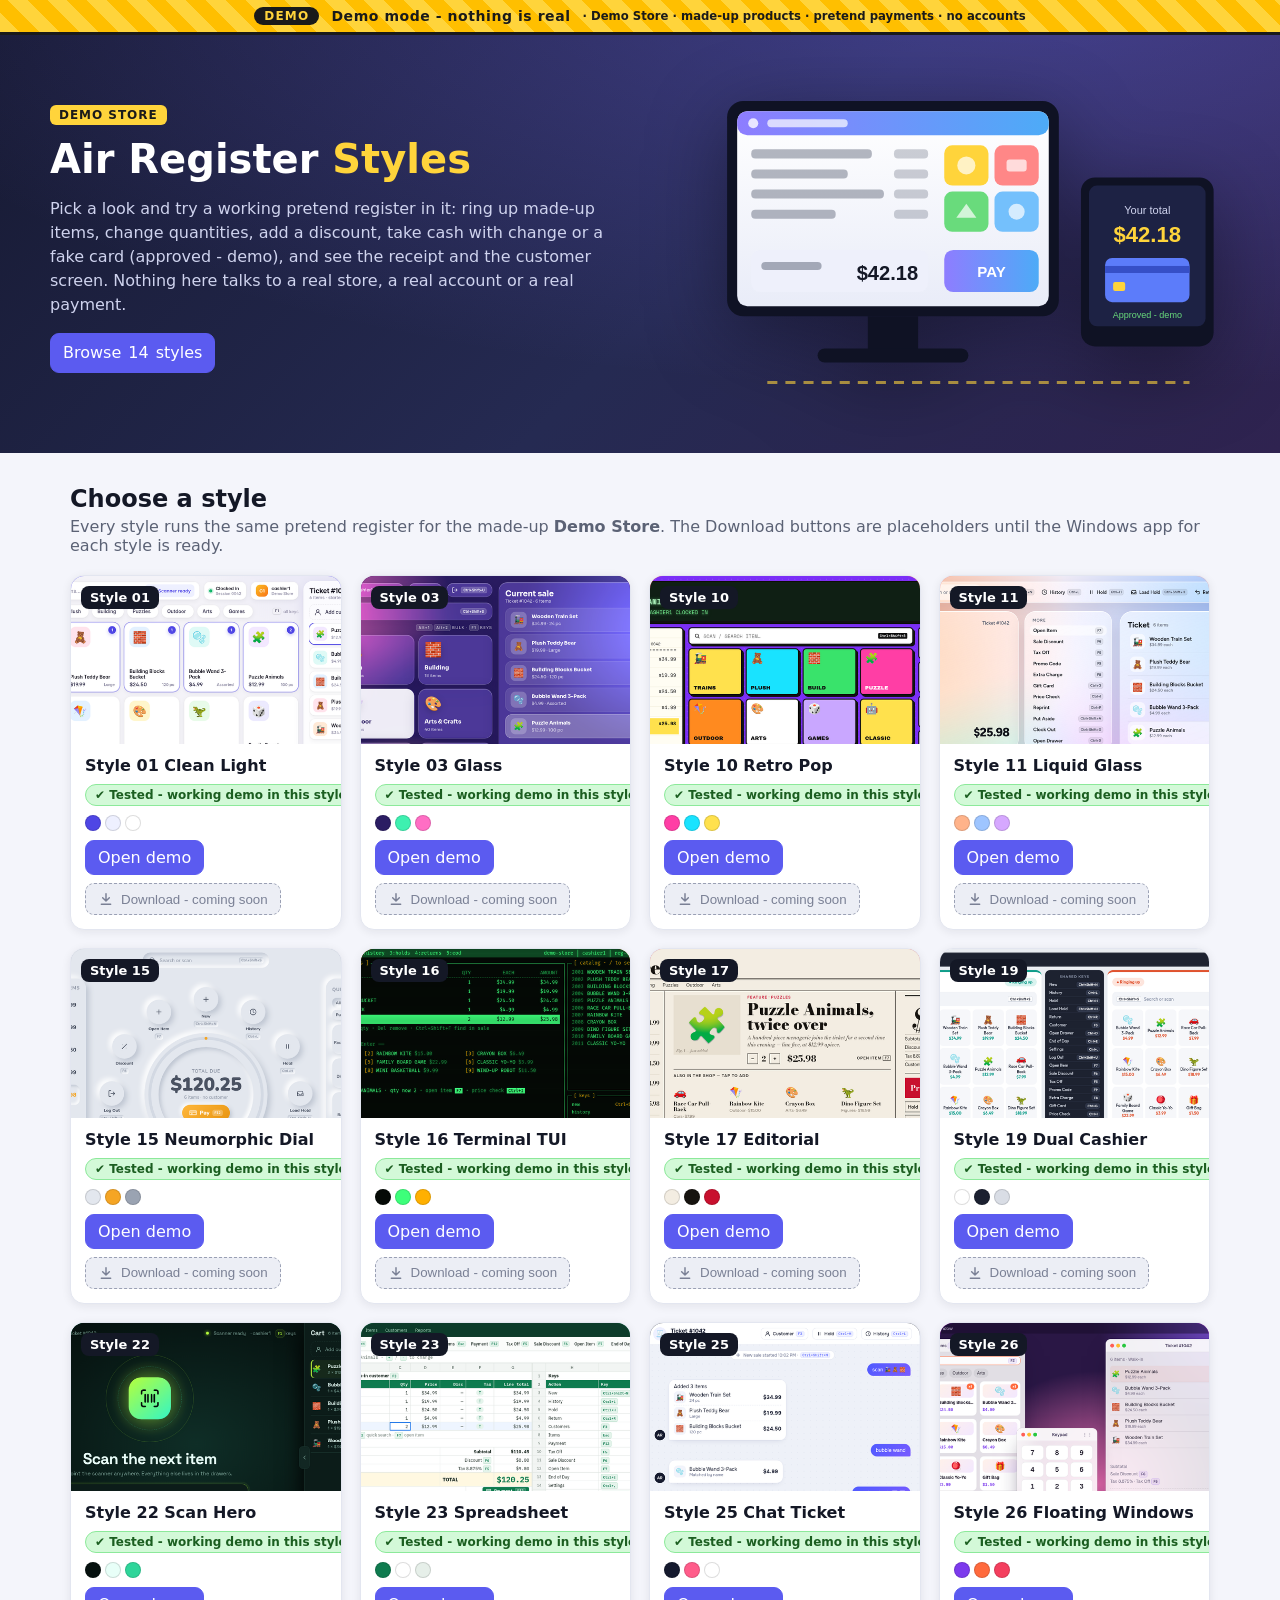
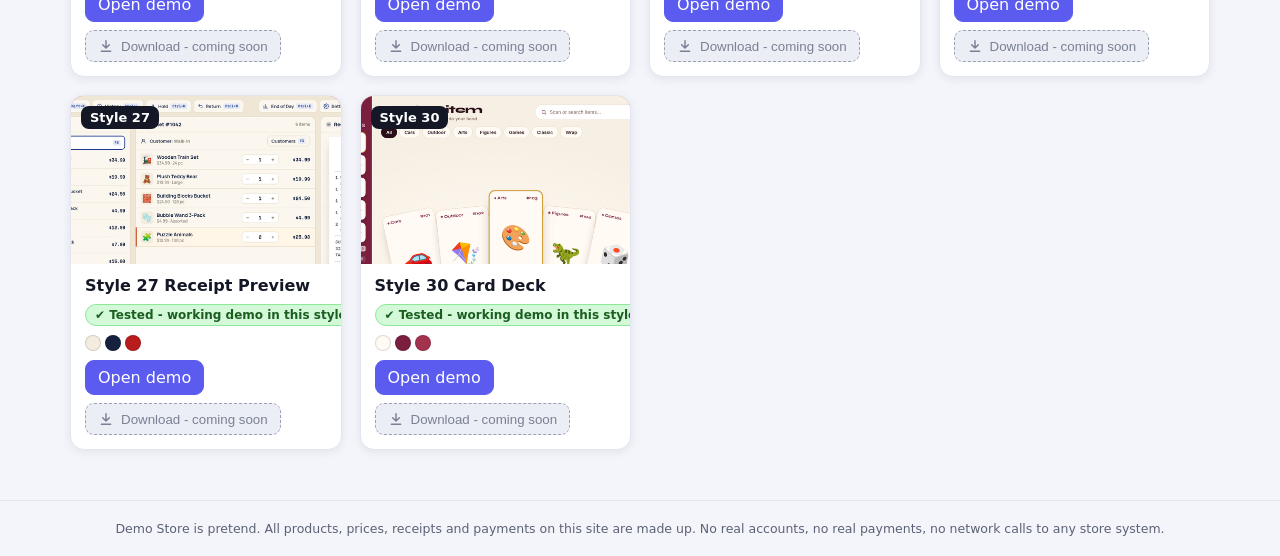
==== demo/index.html @ 18442313 "Demo site for Air Register styles (fake data only)" ====
<!doctype html>
<html lang="en"><head><meta charset="utf-8"><meta name="viewport" content="width=device-width,initial-scale=1">
<title>Air Register Styles - Demo Store (DEMO)</title>
<link rel="stylesheet" href="assets/site.css">
<script src="styles-config.js"></script><script src="assets/site.js"></script>
</head><body>
<div class="demoBand" id="demoBand"><span class="pill">DEMO</span> Demo mode - nothing is real <small>· Demo Store · made-up products · pretend payments · no accounts</small></div>
<header class="hero"><div class="in"><div>
  <span class="tag">DEMO STORE</span>
  <h1>Air Register <span>Styles</span></h1>
  <p>Pick a look and try a working pretend register in it: ring up made-up items, change quantities, add a discount, take cash with change or a fake card (approved - demo), and see the receipt and the customer screen. Nothing here talks to a real store, a real account or a real payment.</p>
  <p style="margin-top:14px"><a class="btn pri" href="#styles">Browse <span id="count"></span> styles</a></p>
</div>
<svg viewBox="0 0 520 330" xmlns="http://www.w3.org/2000/svg" aria-label="Illustration of a register and a customer screen" role="img">
  <defs><linearGradient id="hg1" x1="0" x2="1"><stop offset="0" stop-color="#8e7dff"/><stop offset="1" stop-color="#4dabf7"/></linearGradient>
  <linearGradient id="hg2" x1="0" x2="0" y1="0" y2="1"><stop offset="0" stop-color="#fff"/><stop offset="1" stop-color="#e9ecf8"/></linearGradient></defs>
  <rect x="20" y="20" width="330" height="214" rx="16" fill="#0f1224"/><rect x="30" y="30" width="310" height="194" rx="10" fill="url(#hg2)"/>
  <rect x="30" y="30" width="310" height="24" rx="10" fill="url(#hg1)"/><circle cx="46" cy="42" r="5" fill="#fff" opacity=".8"/><rect x="60" y="38" width="80" height="8" rx="4" fill="#fff" opacity=".7"/>
  <g fill="#5b6275" opacity=".45"><rect x="44" y="68" width="120" height="9" rx="4"/><rect x="44" y="88" width="96" height="9" rx="4"/><rect x="44" y="108" width="132" height="9" rx="4"/><rect x="44" y="128" width="84" height="9" rx="4"/></g>
  <g fill="#5b6275" opacity=".3"><rect x="186" y="68" width="34" height="9" rx="4"/><rect x="186" y="88" width="34" height="9" rx="4"/><rect x="186" y="108" width="34" height="9" rx="4"/><rect x="186" y="128" width="34" height="9" rx="4"/></g>
  <g><rect x="236" y="64" width="44" height="40" rx="8" fill="#ffd43b"/><rect x="286" y="64" width="44" height="40" rx="8" fill="#ff8787"/><rect x="236" y="110" width="44" height="40" rx="8" fill="#69db7c"/><rect x="286" y="110" width="44" height="40" rx="8" fill="#74c0fc"/></g>
  <circle cx="258" cy="84" r="9" fill="#fff" opacity=".7"/><rect x="298" y="78" width="20" height="12" rx="3" fill="#fff" opacity=".7"/><path d="M248 136l10-14 10 14z" fill="#fff" opacity=".7"/><rect x="300" y="122" width="16" height="16" rx="8" fill="#fff" opacity=".7"/>
  <rect x="44" y="168" width="176" height="42" rx="9" fill="#eef0fb"/><rect x="54" y="180" width="60" height="8" rx="4" fill="#5b6275" opacity=".5"/><text x="210" y="198" font-family="Arial" font-weight="800" font-size="20" text-anchor="end" fill="#141826">$42.18</text>
  <rect x="236" y="168" width="94" height="42" rx="9" fill="url(#hg1)"/><text x="283" y="195" font-family="Arial" font-weight="800" font-size="15" text-anchor="middle" fill="#fff">PAY</text>
  <rect x="160" y="234" width="50" height="34" fill="#0f1224"/><rect x="110" y="266" width="150" height="14" rx="7" fill="#0f1224"/>
  <rect x="372" y="96" width="132" height="168" rx="14" fill="#0f1224"/><rect x="380" y="104" width="116" height="140" rx="8" fill="#1d2244"/>
  <text x="438" y="132" font-family="Arial" font-size="11" text-anchor="middle" fill="#cfd3ee">Your total</text><text x="438" y="160" font-family="Arial" font-weight="800" font-size="22" text-anchor="middle" fill="#ffd43b">$42.18</text>
  <rect x="396" y="176" width="84" height="44" rx="7" fill="#5c7cfa"/><rect x="396" y="184" width="84" height="7" fill="#364fc7"/><rect x="404" y="200" width="12" height="9" rx="2" fill="#ffd43b"/>
  <text x="438" y="236" font-family="Arial" font-size="9" text-anchor="middle" fill="#69db7c">Approved - demo</text>
  <path d="M60 300h420" stroke="#ffd43b" stroke-width="3" stroke-dasharray="10 8" opacity=".6"/>
</svg></div></header>
<main class="wrap" id="styles"><h2>Choose a style</h2>
<p class="sub">Every style runs the same pretend register for the made-up <b>Demo Store</b>. The Download buttons are placeholders until the Windows app for each style is ready.</p>
<div class="grid" id="grid"></div></main>
<div class="foot">Demo Store is pretend. All products, prices, receipts and payments on this site are made up. No real accounts, no real payments, no network calls to any store system.</div>
<script>renderGallery()</script>
</body></html>
---- demo/assets/site.css ----
/* DEMO STORE site look (gallery + demo frame). Own CSS only. */
:root{--demo:#ffbf00;--demo2:#ffd43b;--ink:#141826;--bg:#f4f5fb;--card:#fff;--mut:#5b6275;--acc:#5b5bf0}
*{box-sizing:border-box}html,body{margin:0}body{font-family:system-ui,"Segoe UI",Roboto,Arial,sans-serif;color:var(--ink);background:var(--bg)}
.demoBand{position:sticky;top:0;z-index:50;display:flex;align-items:center;justify-content:center;gap:12px;flex-wrap:wrap;padding:7px 14px;
  background:repeating-linear-gradient(45deg,var(--demo2) 0 14px,var(--demo) 14px 28px);color:#1a1a1a;font-weight:800;font-size:14px;letter-spacing:.04em;text-align:center;border-bottom:3px solid #1a1a1a}
.demoBand .pill{background:#1a1a1a;color:var(--demo2);border-radius:99px;padding:2px 10px;font-size:12px;letter-spacing:.1em}
.demoBand small{font-weight:600;letter-spacing:0}
a{color:var(--acc)}
.btn{display:inline-flex;align-items:center;gap:7px;border:1px solid #c9cde0;background:#fff;color:var(--ink);border-radius:9px;padding:7px 12px;font:600 13px/1.1 inherit;cursor:pointer;text-decoration:none;white-space:nowrap}
.btn:hover{border-color:var(--acc)}.btn.pri{background:var(--acc);border-color:var(--acc);color:#fff}.btn img{width:18px;height:18px}
.btn.on{background:#1a1a2e;color:#fff;border-color:#1a1a2e}
.dl{display:inline-flex;align-items:center;gap:7px;border:1px dashed #9aa0b4;background:#eceef5;color:#7a8095;border-radius:9px;padding:7px 12px;font:600 13px/1.1 inherit;cursor:not-allowed;white-space:nowrap}
.dl svg{width:16px;height:16px}a.dl.live{cursor:pointer;border-style:solid;color:var(--ink);background:#fff}
/* gallery */
.hero{position:relative;overflow:hidden;background:radial-gradient(1200px 400px at 80% -10%,#7c6cff55,transparent),linear-gradient(135deg,#171a33,#252a52 55%,#2f2350);color:#fff;padding:46px 28px 40px}
.hero .in{max-width:1180px;margin:0 auto;display:grid;grid-template-columns:1.2fr 1fr;gap:30px;align-items:center}
.hero h1{font-size:40px;line-height:1.1;margin:0 0 12px}.hero h1 span{color:var(--demo2)}.hero p{color:#cfd3ee;font-size:16px;max-width:560px;line-height:1.5}
.hero .tag{display:inline-block;background:var(--demo2);color:#1a1a1a;font-weight:800;border-radius:6px;padding:3px 9px;font-size:12px;letter-spacing:.08em;margin-bottom:12px}
.hero svg{width:100%;height:auto;filter:drop-shadow(0 20px 40px rgba(0,0,0,.4))}
.wrap{max-width:1180px;margin:0 auto;padding:26px 20px 50px}
.wrap h2{margin:6px 0 4px}.wrap .sub{color:var(--mut);margin:0 0 20px}
.grid{display:grid;grid-template-columns:repeat(auto-fill,minmax(260px,1fr));gap:18px}
.card{background:var(--card);border-radius:14px;box-shadow:0 2px 10px rgba(20,24,38,.08);overflow:hidden;display:flex;flex-direction:column;border:1px solid #e3e6f0}
.card .thumb{aspect-ratio:16/10;background:#dde;position:relative;overflow:hidden;display:block}
.card .thumb img,.card .thumb svg{width:100%;height:100%;object-fit:cover;object-position:top left;display:block}
.card .thumb .no{position:absolute;left:10px;top:10px;background:#141826;color:#fff;font-weight:800;border-radius:8px;padding:4px 9px;font-size:13px}
.card .body{padding:12px 14px 14px;display:flex;flex-direction:column;gap:9px;flex:1}
.card h3{margin:0;font-size:16px}.card .meta{color:var(--mut);font-size:12.5px}
.card .row{display:flex;gap:8px;flex-wrap:wrap;margin-top:auto}
.sw{display:flex;gap:4px}.sw i{width:16px;height:16px;border-radius:50%;border:1px solid #0002}
.foot{color:var(--mut);font-size:12.5px;text-align:center;padding:20px;border-top:1px solid #e3e6f0}
/* demo frame */
.frameBody{height:100vh;display:flex;flex-direction:column;overflow:hidden}
.tool{display:flex;align-items:center;gap:8px;flex-wrap:wrap;padding:7px 12px;background:#141826;color:#fff}
.tool .name{font-weight:800;font-size:15px;margin-right:auto;display:flex;align-items:center;gap:8px}
.tool .name .no{background:var(--demo2);color:#1a1a1a;border-radius:6px;padding:2px 7px}
.tool .btn{padding:6px 10px}
.stage{flex:1;display:flex;gap:0;min-height:0;background:#0d0f18}
.pane{position:relative;overflow:hidden;min-width:0;min-height:0}
.pane iframe{position:absolute;left:0;top:20px;width:100%;height:calc(100% - 20px);border:0;background:#fff}
/* DEMO strip on top of every screen, outside the app's frame, so it can never cover register content */
.pane::before{content:attr(data-tag);position:absolute;left:0;right:0;top:0;height:20px;box-sizing:border-box;padding:0 10px;display:flex;align-items:center;gap:6px;background:repeating-linear-gradient(45deg,#ffd43b 0 10px,#ffbf00 10px 20px);color:#1a1a1a;font:800 11px/1 system-ui,Segoe UI,Arial,sans-serif;letter-spacing:.06em;white-space:nowrap;overflow:hidden;z-index:2}
.stage #pReg{flex:1}.stage #pCus{display:none;border-left:6px solid var(--demo)}
.stage.split #pCus{display:block;flex:0 0 38%}.stage.cust #pReg{display:none}.stage.cust #pCus{display:block;flex:1;border-left:0}
@media (max-width:820px){.hero .in{grid-template-columns:1fr}.hero h1{font-size:30px}}
.badge{display:inline-block;font-size:12px;font-weight:700;border-radius:99px;padding:3px 9px;width:max-content}
.badge.ok{background:#d3f9d8;color:#1b5e20;border:1px solid #8ce99a}.badge.pv{background:#fff3bf;color:#7a5200;border:1px solid #ffd43b}
.tool .badge{font-size:11px}.pvOnly{display:none}.isPreview .pvOnly{display:inline-flex}
.pvNote{background:#fff3bf;color:#5c3d00;font-size:13px;padding:6px 12px;border-bottom:1px solid #ffd43b}
.stage #pMock{display:none;flex:1}.stage.mock #pMock{display:block}.stage.mock #pReg,.stage.mock #pCus{display:none}
/* narrow screens (phones, small tablets): the register is a desktop screen, so it is shown at desktop size and scaled to fit */
.stage.fit.split{flex-direction:column}.stage.fit.split #pCus{flex:0 0 40%;border-left:0;border-top:6px solid var(--demo)}
.fitNote{display:none;background:#e7f5ff;color:#0b3d66;font-size:12px;padding:4px 10px}.fitOn .fitNote{display:block}
@media (max-width:700px){.tool{gap:5px;padding:6px}.tool .btn{padding:5px 7px;font-size:12px}.tool .name{width:100%}.demoBand small{display:none}}
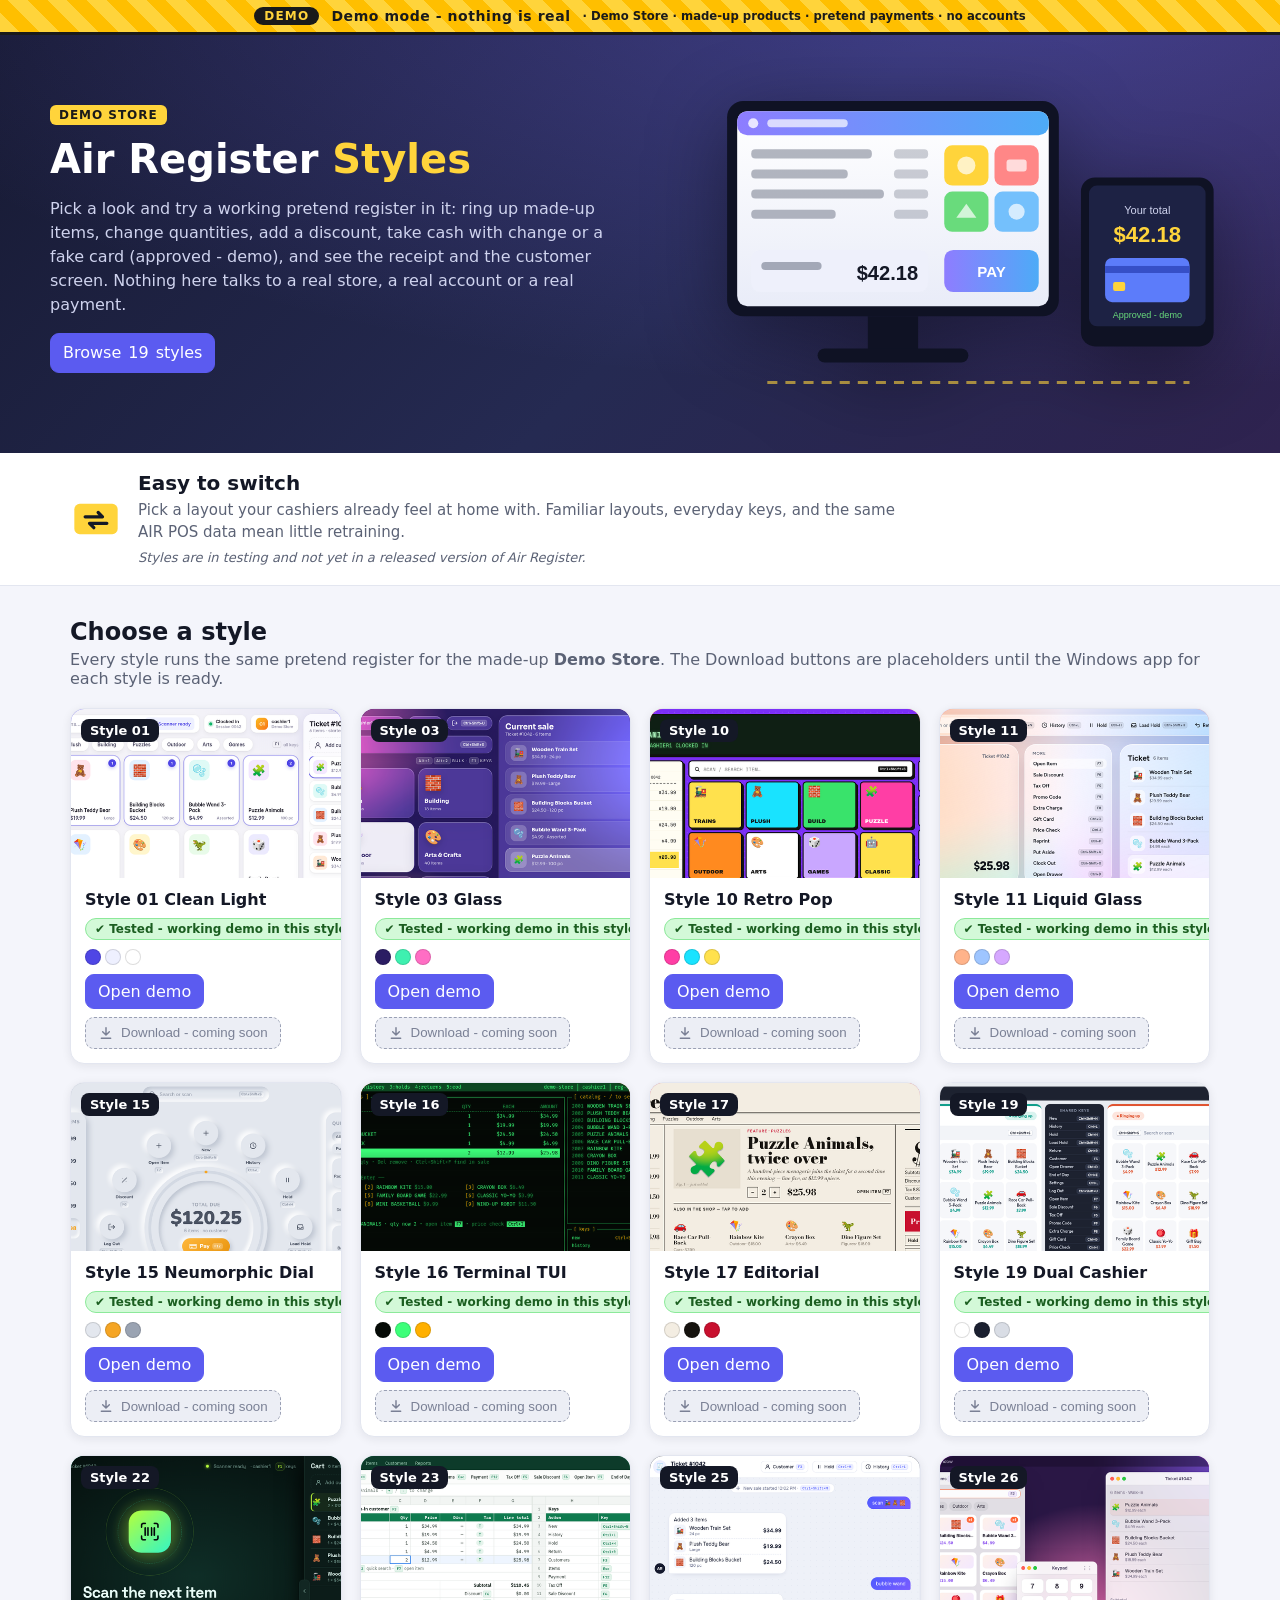
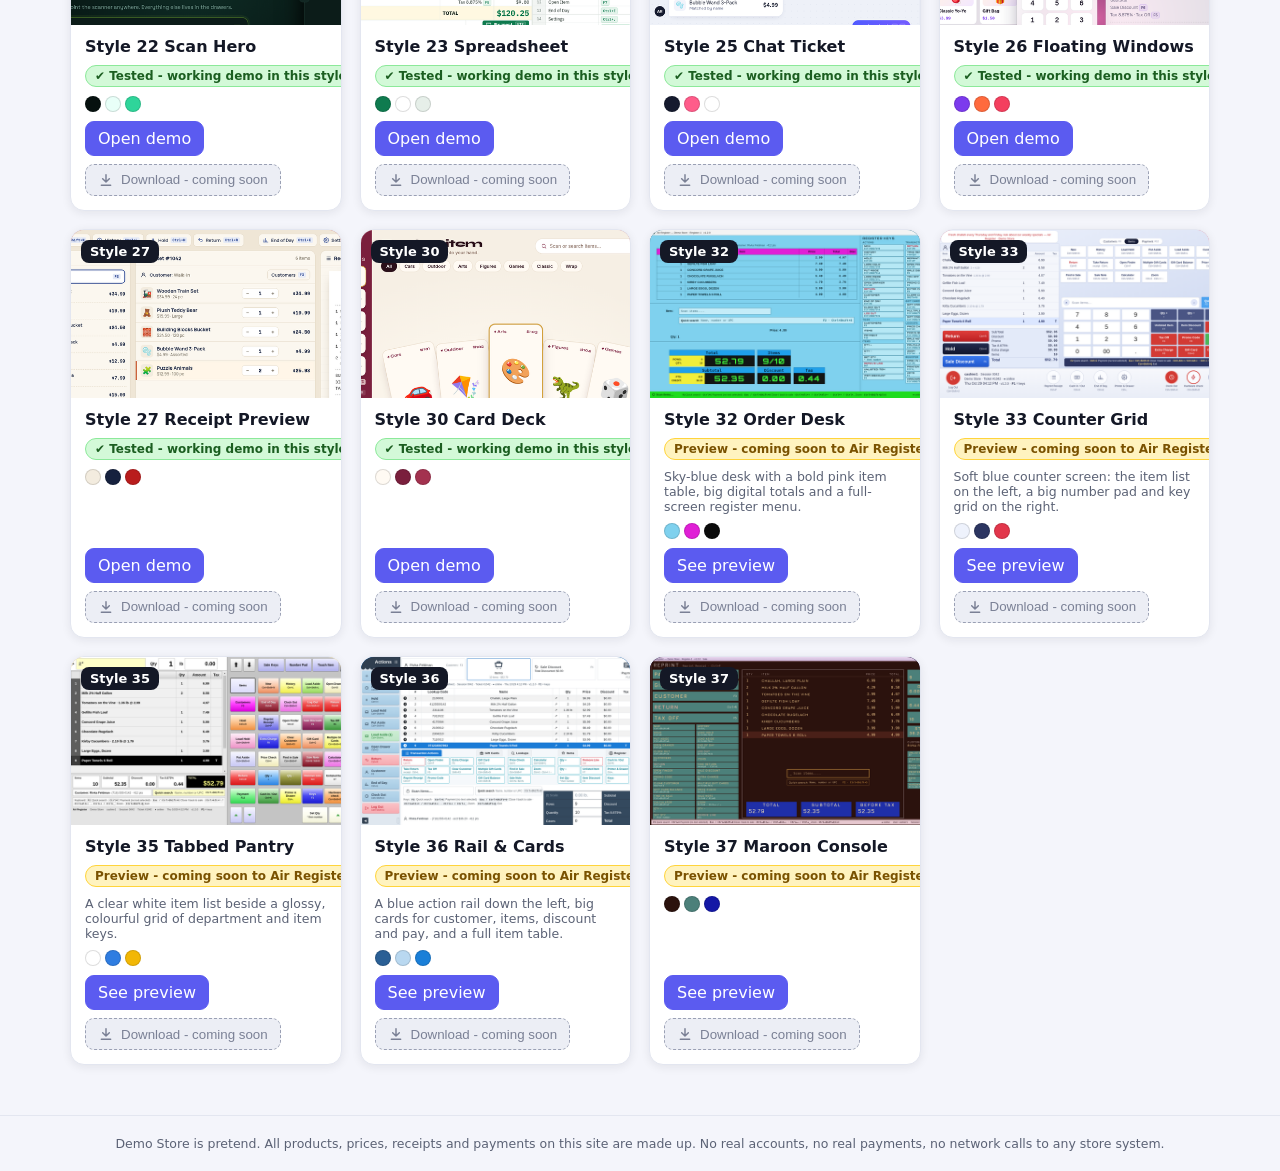
==== commit 3651c630: "Add preview styles 32, 33, 35, 36, 37 and an 'Easy to switch' section - Five design-mockup previews " ====
--- a/demo/index.html
+++ b/demo/index.html
@@ -1,8 +1,8 @@
 <!doctype html>
 <html lang="en"><head><meta charset="utf-8"><meta name="viewport" content="width=device-width,initial-scale=1">
-<title>Air Register Styles - Demo Store (DEMO)</title>
-<link rel="stylesheet" href="assets/site.css">
-<script src="styles-config.js"></script><script src="assets/site.js"></script>
+<title>DEMO - Air Register Styles - Demo Store</title>
+<link rel="stylesheet" href="assets/demo-site.css">
+<script src="demo-styles-config.js"></script><script src="assets/demo-site.js"></script>
 </head><body>
 <div class="demoBand" id="demoBand"><span class="pill">DEMO</span> Demo mode - nothing is real <small>· Demo Store · made-up products · pretend payments · no accounts</small></div>
 <header class="hero"><div class="in"><div>
@@ -29,6 +29,12 @@
   <text x="438" y="236" font-family="Arial" font-size="9" text-anchor="middle" fill="#69db7c">Approved - demo</text>
   <path d="M60 300h420" stroke="#ffd43b" stroke-width="3" stroke-dasharray="10 8" opacity=".6"/>
 </svg></div></header>
+<section class="switch" id="easySwitch" aria-labelledby="easySwitchH"><div class="in">
+  <svg viewBox="0 0 48 48" aria-hidden="true"><rect x="4" y="10" width="40" height="28" rx="5" fill="#ffd43b"/><path d="M14 22h16l-4-4M34 28H18l4 4" fill="none" stroke="#141826" stroke-width="3" stroke-linecap="round" stroke-linejoin="round"/></svg>
+  <div><h2 id="easySwitchH">Easy to switch</h2>
+  <p>Pick a layout your cashiers already feel at home with. Familiar layouts, everyday keys, and the same AIR POS data mean little retraining.</p>
+  <p class="note">Styles are in testing and not yet in a released version of Air Register.</p></div>
+</div></section>
 <main class="wrap" id="styles"><h2>Choose a style</h2>
 <p class="sub">Every style runs the same pretend register for the made-up <b>Demo Store</b>. The Download buttons are placeholders until the Windows app for each style is ready.</p>
 <div class="grid" id="grid"></div></main>
--- a/demo/assets/demo-site.css
+++ b/demo/assets/demo-site.css
@@ -0,0 +1,71 @@
+/* DEMO STORE site look (gallery + demo frame). Own CSS only. */
+:root{--demo:#ffbf00;--demo2:#ffd43b;--ink:#141826;--bg:#f4f5fb;--card:#fff;--mut:#5b6275;--acc:#5b5bf0}
+*{box-sizing:border-box}html,body{margin:0}body{font-family:system-ui,"Segoe UI",Roboto,Arial,sans-serif;color:var(--ink);background:var(--bg)}
+.demoBand{position:sticky;top:0;z-index:50;display:flex;align-items:center;justify-content:center;gap:12px;flex-wrap:wrap;padding:7px 14px;
+  background:repeating-linear-gradient(45deg,var(--demo2) 0 14px,var(--demo) 14px 28px);color:#1a1a1a;font-weight:800;font-size:14px;letter-spacing:.04em;text-align:center;border-bottom:3px solid #1a1a1a}
+.demoBand .pill{background:#1a1a1a;color:var(--demo2);border-radius:99px;padding:2px 10px;font-size:12px;letter-spacing:.1em}
+.demoBand small{font-weight:600;letter-spacing:0}
+a{color:var(--acc)}
+.btn{display:inline-flex;align-items:center;gap:7px;border:1px solid #c9cde0;background:#fff;color:var(--ink);border-radius:9px;padding:7px 12px;font:600 13px/1.1 inherit;cursor:pointer;text-decoration:none;white-space:nowrap}
+.btn:hover{border-color:var(--acc)}.btn.pri{background:var(--acc);border-color:var(--acc);color:#fff}.btn img{width:18px;height:18px}
+.btn.on{background:#1a1a2e;color:#fff;border-color:#1a1a2e}
+.dl{display:inline-flex;align-items:center;gap:7px;border:1px dashed #9aa0b4;background:#eceef5;color:#7a8095;border-radius:9px;padding:7px 12px;font:600 13px/1.1 inherit;cursor:not-allowed;white-space:nowrap}
+.dl svg{width:16px;height:16px}a.dl.live{cursor:pointer;border-style:solid;color:var(--ink);background:#fff}
+/* gallery */
+.hero{position:relative;overflow:hidden;background:radial-gradient(1200px 400px at 80% -10%,#7c6cff55,transparent),linear-gradient(135deg,#171a33,#252a52 55%,#2f2350);color:#fff;padding:46px 28px 40px}
+.hero .in{max-width:1180px;margin:0 auto;display:grid;grid-template-columns:1.2fr 1fr;gap:30px;align-items:center}
+.hero h1{font-size:40px;line-height:1.1;margin:0 0 12px}.hero h1 span{color:var(--demo2)}.hero p{color:#cfd3ee;font-size:16px;max-width:560px;line-height:1.5}
+.hero .tag{display:inline-block;background:var(--demo2);color:#1a1a1a;font-weight:800;border-radius:6px;padding:3px 9px;font-size:12px;letter-spacing:.08em;margin-bottom:12px}
+.hero svg{width:100%;height:auto;filter:drop-shadow(0 20px 40px rgba(0,0,0,.4))}
+.wrap{max-width:1180px;margin:0 auto;padding:26px 20px 50px}
+.wrap h2{margin:6px 0 4px}.wrap .sub{color:var(--mut);margin:0 0 20px}
+.grid{display:grid;grid-template-columns:repeat(auto-fill,minmax(260px,1fr));gap:18px}
+.card{background:var(--card);border-radius:14px;box-shadow:0 2px 10px rgba(20,24,38,.08);overflow:hidden;display:flex;flex-direction:column;border:1px solid #e3e6f0}
+.card .thumb{aspect-ratio:16/10;background:#dde;position:relative;overflow:hidden;display:block}
+.card .thumb img,.card .thumb svg{width:100%;height:100%;object-fit:cover;object-position:top left;display:block}
+.card .thumb .no{position:absolute;left:10px;top:10px;background:#141826;color:#fff;font-weight:800;border-radius:8px;padding:4px 9px;font-size:13px}
+.card .body{padding:12px 14px 14px;display:flex;flex-direction:column;gap:9px;flex:1}
+.card h3{margin:0;font-size:16px}.card .meta{color:var(--mut);font-size:12.5px}
+.card .row{display:flex;gap:8px;flex-wrap:wrap;margin-top:auto}
+.sw{display:flex;gap:4px}.sw i{width:16px;height:16px;border-radius:50%;border:1px solid #0002}
+.foot{color:var(--mut);font-size:12.5px;text-align:center;padding:20px;border-top:1px solid #e3e6f0}
+/* demo frame */
+.frameBody{height:100vh;display:flex;flex-direction:column;overflow:hidden}
+.tool{display:flex;align-items:center;gap:8px;flex-wrap:wrap;padding:7px 12px;background:#141826;color:#fff}
+.tool .name{font-weight:800;font-size:15px;margin-right:auto;display:flex;align-items:center;gap:8px}
+.tool .name .no{background:var(--demo2);color:#1a1a1a;border-radius:6px;padding:2px 7px}
+.tool .btn{padding:6px 10px}
+.stage{flex:1;display:flex;gap:0;min-height:0;background:#0d0f18}
+.pane{position:relative;overflow:hidden;min-width:0;min-height:0}
+.pane iframe{position:absolute;left:0;top:20px;width:100%;height:calc(100% - 20px);border:0;background:#fff}
+/* DEMO strip on top of every screen, outside the app's frame, so it can never cover register content */
+.pane::before{content:attr(data-tag);position:absolute;left:0;right:0;top:0;height:20px;box-sizing:border-box;padding:0 10px;display:flex;align-items:center;gap:6px;background:repeating-linear-gradient(45deg,#ffd43b 0 10px,#ffbf00 10px 20px);color:#1a1a1a;font:800 11px/1 system-ui,Segoe UI,Arial,sans-serif;letter-spacing:.06em;white-space:nowrap;overflow:hidden;z-index:2}
+.stage #pReg{flex:1}.stage #pCus{display:none;border-left:6px solid var(--demo)}
+.stage.split #pCus{display:block;flex:0 0 38%}.stage.cust #pReg{display:none}.stage.cust #pCus{display:block;flex:1;border-left:0}
+@media (max-width:820px){.hero .in{grid-template-columns:1fr}.hero h1{font-size:30px}}
+.badge{display:inline-block;font-size:12px;font-weight:700;border-radius:99px;padding:3px 9px;width:max-content}
+.badge.ok{background:#d3f9d8;color:#1b5e20;border:1px solid #8ce99a}.badge.pv{background:#fff3bf;color:#7a5200;border:1px solid #ffd43b}
+.tool .badge{font-size:11px}.isPreview .regOnly{display:none}
+.pvNote{background:#fff3bf;color:#5c3d00;font-size:13px;padding:6px 12px;border-bottom:1px solid #ffd43b}
+/* narrow screens (phones, small tablets): the register is a desktop screen, so it is shown at desktop size and scaled to fit */
+.stage.fit.split{flex-direction:column}.stage.fit.split #pCus{flex:0 0 40%;border-left:0;border-top:6px solid var(--demo)}
+.fitNote{display:none;background:#e7f5ff;color:#0b3d66;font-size:12px;padding:4px 10px}.fitOn .fitNote{display:block}
+@media (max-width:700px){.tool{gap:5px;padding:6px}.tool .btn{padding:5px 7px;font-size:12px}.tool .name{width:100%}.demoBand small{display:none}}
+/* preview page ('preview' styles: design mockup + pictures, no working register) */
+.isPreview.frameBody{height:auto;min-height:100vh;overflow:auto}.isPreview .fitNote{display:none}
+.pvWrap{max-width:1400px;width:100%;margin:0 auto;padding:14px 16px 40px}
+.pvDesc{margin:0 0 12px;color:var(--mut);font-size:15px}
+.pvBar{display:flex;align-items:center;gap:8px;flex-wrap:wrap;margin-bottom:8px}.pvBar b{margin-right:6px}
+.pvFrame{position:relative;overflow:hidden;background:#0d0f18;border-radius:8px}
+.pvFrame::before{content:attr(data-tag);position:absolute;left:0;right:0;top:0;height:20px;padding:0 10px;display:flex;align-items:center;background:repeating-linear-gradient(45deg,#ffd43b 0 10px,#ffbf00 10px 20px);color:#1a1a1a;font:800 11px/1 system-ui,Segoe UI,Arial,sans-serif;letter-spacing:.06em;white-space:nowrap;overflow:hidden;z-index:2}
+.pvFrame iframe{position:absolute;left:0;top:20px;border:0;background:#fff;transform-origin:0 0}
+.pvShots h2{margin:22px 0 10px;font-size:18px}
+.pvGrid{display:grid;grid-template-columns:repeat(auto-fill,minmax(300px,1fr));gap:14px}
+.pvGrid figure{margin:0;background:#fff;border:1px solid #e3e6f0;border-radius:10px;overflow:hidden}
+.pvGrid img{display:block;width:100%;height:auto}.pvGrid figcaption{padding:7px 10px;font-weight:700;font-size:13px}
+/* gallery: "Easy to switch" section */
+.switch{background:#fff;border-bottom:1px solid #e3e6f0}
+.switch .in{max-width:1180px;margin:0 auto;padding:18px 20px;display:flex;gap:16px;align-items:center}
+.switch svg{flex:0 0 52px;width:52px;height:52px}
+.switch h2{margin:0 0 4px;font-size:20px}.switch p{margin:0;color:var(--mut);font-size:15px;line-height:1.5;max-width:760px}.switch p.note{margin-top:4px;font-size:13px;font-style:italic}
+@media (max-width:520px){.switch .in{align-items:flex-start;padding:14px 16px}.switch svg{flex-basis:40px;width:40px;height:40px}.switch h2{font-size:18px}.switch p{font-size:14px}.switch p.note{font-size:12.5px}}
